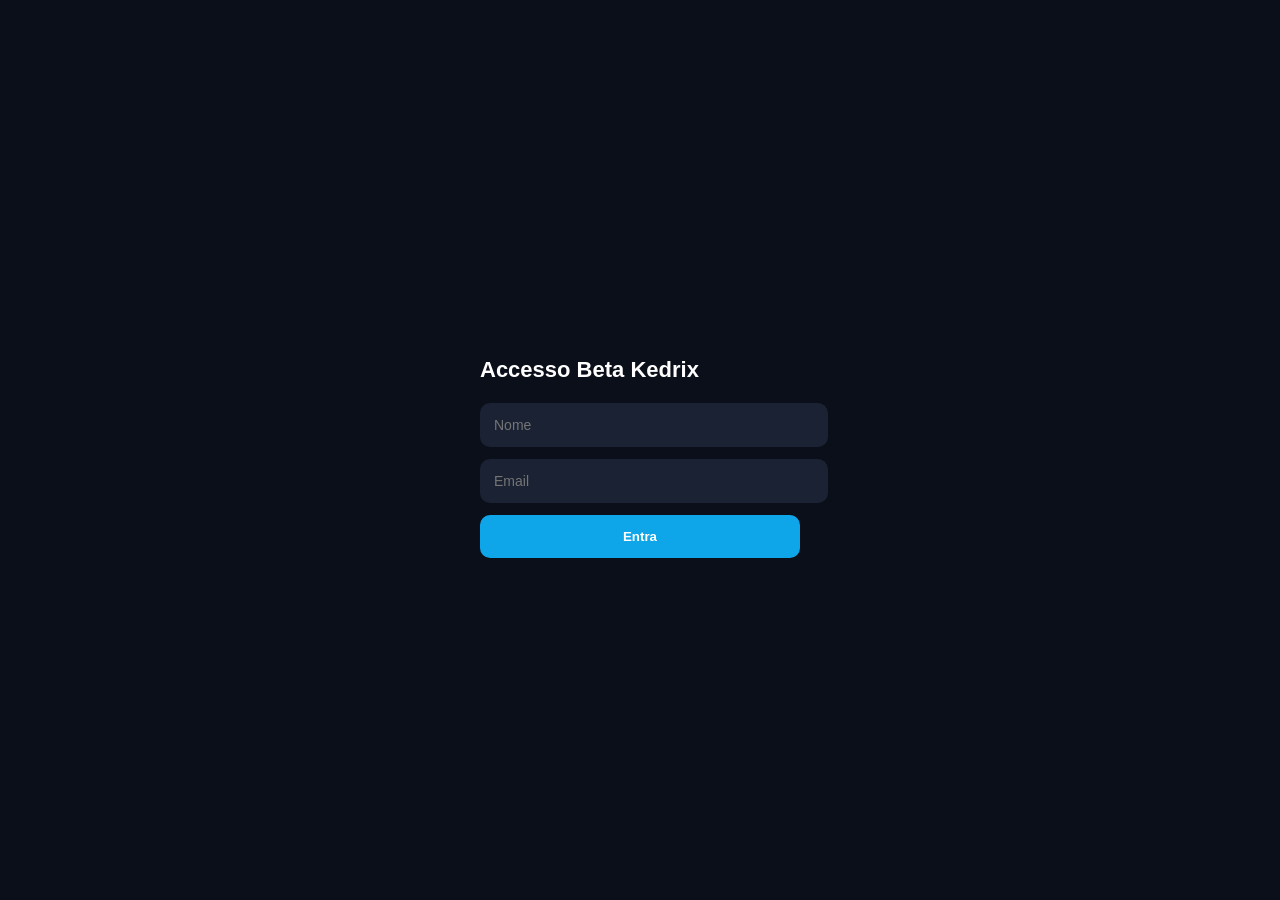
==== start.html @ 426d22a8 "Update start.html" ====
<!DOCTYPE html>
<html lang="it">
<head>
  <meta charset="UTF-8">
  <meta name="viewport" content="width=device-width, initial-scale=1.0">
  <title>Kedrix — Accesso Beta</title>

  <style>
    body {
      margin: 0;
      font-family: -apple-system, BlinkMacSystemFont, sans-serif;
      background: #0b0f19;
      color: white;
      display: flex;
      align-items: center;
      justify-content: center;
      height: 100vh;
    }

    .container {
      width: 100%;
      max-width: 320px;
      padding: 20px;
    }

    h1 {
      font-size: 22px;
      margin-bottom: 20px;
    }

    input {
      width: 100%;
      padding: 14px;
      margin-bottom: 12px;
      border-radius: 10px;
      border: none;
      background: #1a2233;
      color: white;
      font-size: 14px;
    }

    button {
      width: 100%;
      padding: 14px;
      border-radius: 10px;
      border: none;
      background: #0ea5e9;
      color: white;
      font-weight: 600;
      cursor: pointer;
    }

    .loading {
      opacity: 0.6;
      pointer-events: none;
    }
  </style>
</head>
<body>

<div class="container">
  <h1>Accesso Beta Kedrix</h1>

  <input id="name" placeholder="Nome">
  <input id="email" placeholder="Email">

  <button id="btn">Entra</button>
</div>

<script>
const ENDPOINT = "https://script.google.com/macros/s/AKfycbym1hNeSD8iy8Uw7qLidjoslm92n15xrZDXRLVWEZvicQGPBVYb6ENzoy1LgFN1w46QDA/exec";

document.getElementById('btn').addEventListener('click', async () => {
  const name = document.getElementById('name').value.trim();
  const email = document.getElementById('email').value.trim();

  if (!name || !email) {
    alert("Inserisci nome ed email");
    return;
  }

  const btn = document.getElementById('btn');
  btn.classList.add('loading');
  btn.innerText = "Accesso in corso...";

  try {
    const res = await fetch(ENDPOINT, {
      method: "POST",
      headers: {
        "Content-Type": "text/plain;charset=utf-8"
      },
      body: JSON.stringify({
        name,
        email,
        source: "start-page"
      })
    });

    const text = await res.text();
    console.log("KEDRIX RAW RESPONSE:", text);

    const data = JSON.parse(text);

    if (!data.ok) throw new Error(data.error);

    // 🔥 SALVATAGGIO COMPLETO (CRITICO)
    localStorage.setItem("tester_id", data.tester_id);
    localStorage.setItem("license_email", data.email);
    localStorage.setItem("license_expires_at", data.expiry);

    localStorage.setItem("kedrix_beta", "active");
    localStorage.setItem("kedrix_tester_id", data.tester_id);
    localStorage.setItem("kedrix_email", data.email);
    localStorage.setItem("kedrix_expiry", data.expiry);

    console.log("KEDRIX STORAGE SET:", data);

    // 🔥 aspetta 200ms per sicurezza
    setTimeout(() => {
      const params = new URLSearchParams({
        tester_id: data.tester_id,
        email: data.email,
        expiry: data.expiry
      });

      window.location.href = "https://beta.kedrix.tech/?" + params.toString();
    }, 200);

  } catch (err) {
    alert("Errore: " + err.message);
    btn.classList.remove('loading');
    btn.innerText = "Entra";
  }
});
</script>

</body>
</html>
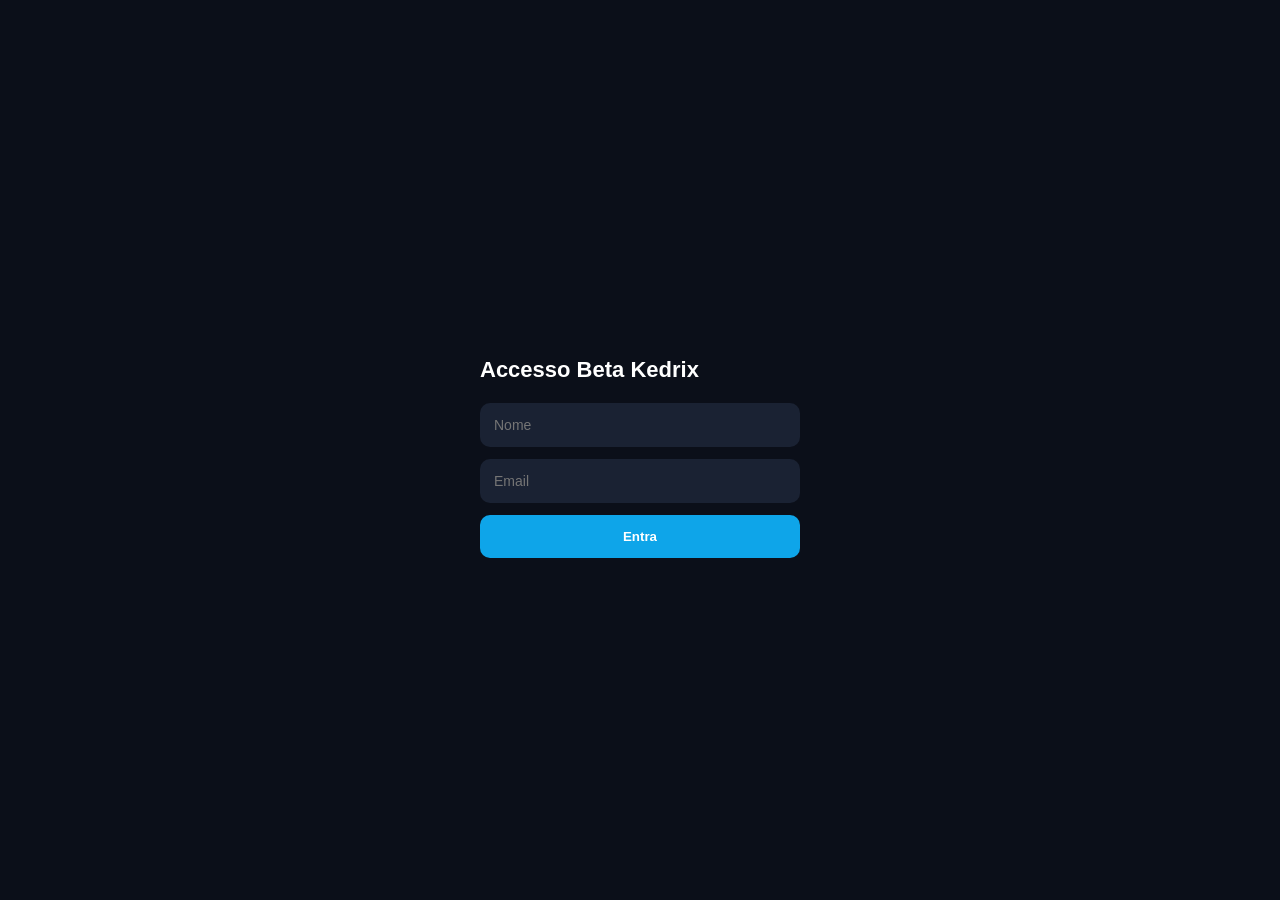
==== commit 978ea40d: "Update start.html" ====
--- a/start.html
+++ b/start.html
@@ -37,6 +37,7 @@
       background: #1a2233;
       color: white;
       font-size: 14px;
+      box-sizing: border-box;
     }
 
     button {
@@ -84,50 +85,38 @@
   btn.innerText = "Accesso in corso...";
 
   try {
-    const res = await fetch(ENDPOINT, {
-      method: "POST",
-      headers: {
-        "Content-Type": "text/plain;charset=utf-8"
-      },
-      body: JSON.stringify({
-        name,
-        email,
-        source: "start-page"
-      })
-    });
-
+    const url = `${ENDPOINT}?name=${encodeURIComponent(name)}&email=${encodeURIComponent(email)}&source=start-page`;
+    const res = await fetch(url, { method: "GET" });
     const text = await res.text();
-    console.log("KEDRIX RAW RESPONSE:", text);
+    console.log("RAW:", text);
 
     const data = JSON.parse(text);
 
-    if (!data.ok) throw new Error(data.error);
+    if (!data.ok) throw new Error(data.error || "Registrazione non riuscita.");
 
-    // 🔥 SALVATAGGIO COMPLETO (CRITICO)
     localStorage.setItem("tester_id", data.tester_id);
     localStorage.setItem("license_email", data.email);
-    localStorage.setItem("license_expires_at", data.expiry);
+    localStorage.setItem("license_expires_at", data.expiry || "");
 
     localStorage.setItem("kedrix_beta", "active");
     localStorage.setItem("kedrix_tester_id", data.tester_id);
     localStorage.setItem("kedrix_email", data.email);
-    localStorage.setItem("kedrix_expiry", data.expiry);
+    localStorage.setItem("kedrix_expiry", data.expiry || "");
+    localStorage.setItem("kedrix_start_seeded", "true");
 
-    console.log("KEDRIX STORAGE SET:", data);
+    console.log("STORAGE OK", data);
 
-    // 🔥 aspetta 200ms per sicurezza
-    setTimeout(() => {
-      const params = new URLSearchParams({
-        tester_id: data.tester_id,
-        email: data.email,
-        expiry: data.expiry
-      });
+    const params = new URLSearchParams({
+      tester_id: data.tester_id,
+      email: data.email,
+      expiry: data.expiry || ""
+    });
 
-      window.location.href = "https://beta.kedrix.tech/?" + params.toString();
-    }, 200);
+    window.location.href = "https://beta.kedrix.tech/?" + params.toString();
 
   } catch (err) {
-    alert("Errore: " + err.message);
+    console.error(err);
+    alert("Errore: " + (err && err.message ? err.message : "Risposta non valida dal server"));
     btn.classList.remove('loading');
     btn.innerText = "Entra";
   }
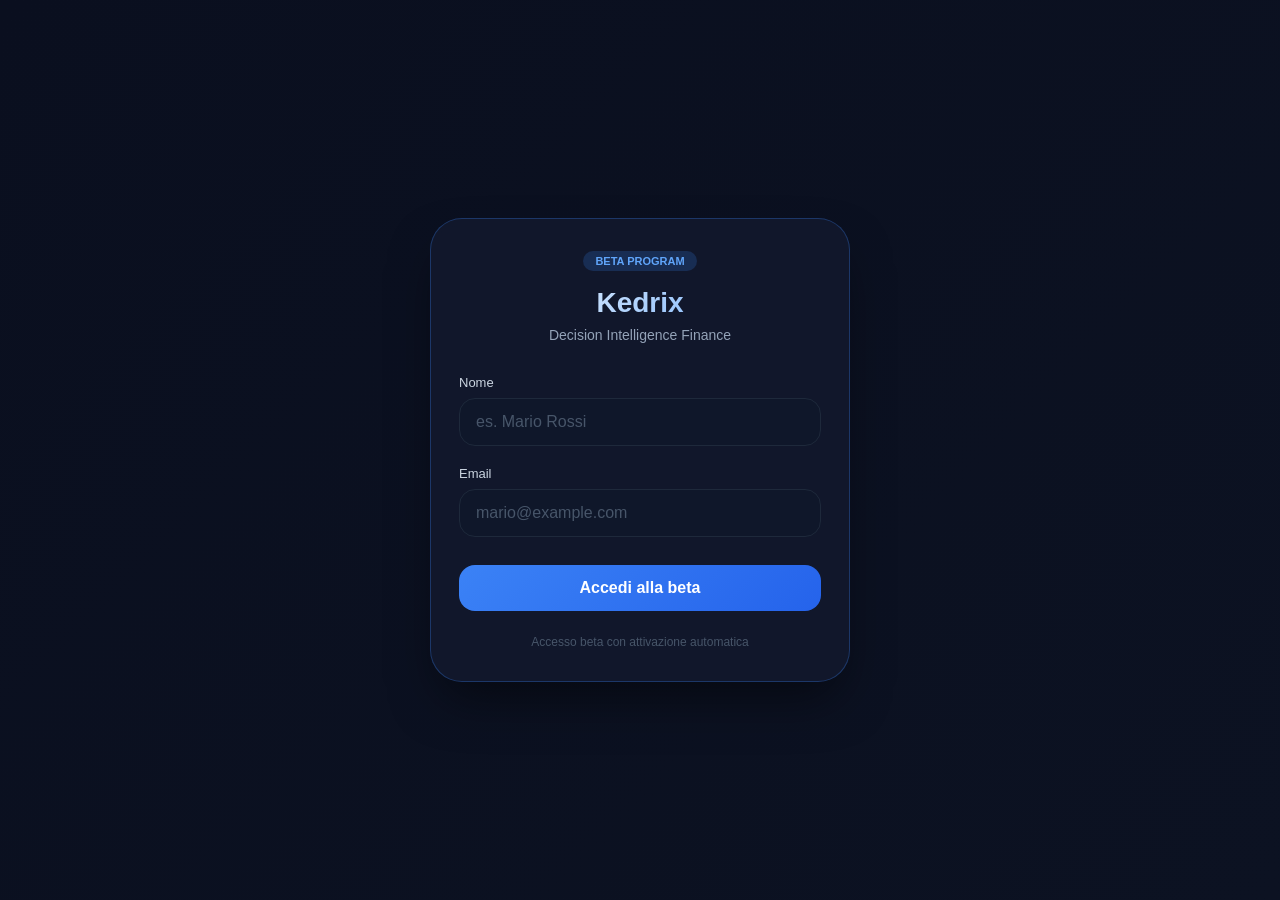
==== commit 3be8d778: "Add files via upload" ====
--- a/start.html
+++ b/start.html
@@ -4,124 +4,275 @@
   <meta charset="UTF-8">
   <meta name="viewport" content="width=device-width, initial-scale=1.0">
   <title>Kedrix — Accesso Beta</title>
-
   <style>
+    * { box-sizing: border-box; }
     body {
       margin: 0;
-      font-family: -apple-system, BlinkMacSystemFont, sans-serif;
-      background: #0b0f19;
-      color: white;
+      font-family: -apple-system, BlinkMacSystemFont, 'Segoe UI', Roboto, sans-serif;
+      background: linear-gradient(135deg, #0a0f1f 0%, #0c1222 100%);
+      min-height: 100vh;
       display: flex;
       align-items: center;
       justify-content: center;
-      height: 100vh;
-    }
-
+      padding: 20px;
+      color: #f8fafc;
+    }
     .container {
+      max-width: 420px;
       width: 100%;
-      max-width: 320px;
-      padding: 20px;
-    }
-
+      background: rgba(18, 25, 45, 0.9);
+      backdrop-filter: blur(10px);
+      border-radius: 32px;
+      padding: 32px 28px;
+      border: 1px solid rgba(59, 130, 246, 0.3);
+      box-shadow: 0 25px 50px -12px rgba(0, 0, 0, 0.5);
+    }
+    .beta-badge {
+      display: inline-block;
+      background: rgba(59, 130, 246, 0.2);
+      padding: 4px 12px;
+      border-radius: 999px;
+      font-size: 11px;
+      font-weight: 600;
+      color: #60a5fa;
+      margin-bottom: 16px;
+    }
     h1 {
-      font-size: 22px;
-      margin-bottom: 20px;
-    }
-
+      font-size: 28px;
+      font-weight: 700;
+      background: linear-gradient(135deg, #fff 0%, #60a5fa 100%);
+      -webkit-background-clip: text;
+      background-clip: text;
+      color: transparent;
+      margin: 0 0 8px;
+      text-align: center;
+    }
+    .subtitle {
+      color: #94a3b8;
+      text-align: center;
+      font-size: 14px;
+      margin: 0 0 32px;
+    }
+    .input-group { margin-bottom: 20px; }
+    label {
+      display: block;
+      color: #cbd5e1;
+      font-size: 13px;
+      font-weight: 500;
+      margin-bottom: 8px;
+    }
     input {
       width: 100%;
-      padding: 14px;
-      margin-bottom: 12px;
-      border-radius: 10px;
-      border: none;
-      background: #1a2233;
-      color: white;
-      font-size: 14px;
-      box-sizing: border-box;
-    }
-
+      padding: 14px 16px;
+      background: #0f172a;
+      border: 1px solid #1e293b;
+      border-radius: 16px;
+      color: #f1f5f9;
+      font-size: 16px;
+      transition: all 0.2s ease;
+    }
+    input:focus {
+      outline: none;
+      border-color: #3b82f6;
+      box-shadow: 0 0 0 3px rgba(59, 130, 246, 0.2);
+    }
+    input::placeholder { color: #475569; }
     button {
       width: 100%;
       padding: 14px;
-      border-radius: 10px;
+      background: linear-gradient(135deg, #3b82f6, #2563eb);
       border: none;
-      background: #0ea5e9;
+      border-radius: 16px;
       color: white;
+      font-size: 16px;
       font-weight: 600;
       cursor: pointer;
-    }
-
-    .loading {
-      opacity: 0.6;
-      pointer-events: none;
-    }
+      transition: all 0.2s ease;
+      margin-top: 8px;
+    }
+    button:hover {
+      transform: translateY(-1px);
+      box-shadow: 0 10px 25px -5px rgba(59, 130, 246, 0.4);
+    }
+    button:active { transform: translateY(0); }
+    button.loading {
+      opacity: 0.7;
+      cursor: not-allowed;
+      transform: none;
+      box-shadow: none;
+    }
+    .error-message {
+      color: #f87171;
+      font-size: 13px;
+      margin-top: 12px;
+      text-align: center;
+      display: none;
+    }
+    .error-message.show { display: block; }
+    .footer {
+      margin-top: 24px;
+      text-align: center;
+      font-size: 12px;
+      color: #475569;
+    }
+    .center { text-align: center; }
   </style>
 </head>
 <body>
-
-<div class="container">
-  <h1>Accesso Beta Kedrix</h1>
-
-  <input id="name" placeholder="Nome">
-  <input id="email" placeholder="Email">
-
-  <button id="btn">Entra</button>
-</div>
-
-<script>
-const ENDPOINT = "https://script.google.com/macros/s/AKfycbym1hNeSD8iy8Uw7qLidjoslm92n15xrZDXRLVWEZvicQGPBVYb6ENzoy1LgFN1w46QDA/exec";
-
-document.getElementById('btn').addEventListener('click', async () => {
-  const name = document.getElementById('name').value.trim();
-  const email = document.getElementById('email').value.trim();
-
-  if (!name || !email) {
-    alert("Inserisci nome ed email");
-    return;
-  }
-
-  const btn = document.getElementById('btn');
-  btn.classList.add('loading');
-  btn.innerText = "Accesso in corso...";
-
-  try {
-    const url = `${ENDPOINT}?name=${encodeURIComponent(name)}&email=${encodeURIComponent(email)}&source=start-page`;
-    const res = await fetch(url, { method: "GET" });
-    const text = await res.text();
-    console.log("RAW:", text);
-
-    const data = JSON.parse(text);
-
-    if (!data.ok) throw new Error(data.error || "Registrazione non riuscita.");
-
-    localStorage.setItem("tester_id", data.tester_id);
-    localStorage.setItem("license_email", data.email);
-    localStorage.setItem("license_expires_at", data.expiry || "");
-
-    localStorage.setItem("kedrix_beta", "active");
-    localStorage.setItem("kedrix_tester_id", data.tester_id);
-    localStorage.setItem("kedrix_email", data.email);
-    localStorage.setItem("kedrix_expiry", data.expiry || "");
-    localStorage.setItem("kedrix_start_seeded", "true");
-
-    console.log("STORAGE OK", data);
-
-    const params = new URLSearchParams({
-      tester_id: data.tester_id,
-      email: data.email,
-      expiry: data.expiry || ""
+  <div class="container">
+    <div class="center"><div class="beta-badge">BETA PROGRAM</div></div>
+    <h1>Kedrix</h1>
+    <p class="subtitle">Decision Intelligence Finance</p>
+
+    <div class="input-group">
+      <label for="name">Nome</label>
+      <input type="text" id="name" placeholder="es. Mario Rossi" autocomplete="name">
+    </div>
+
+    <div class="input-group">
+      <label for="email">Email</label>
+      <input type="email" id="email" placeholder="mario@example.com" autocomplete="email">
+    </div>
+
+    <button id="btn">Accedi alla beta</button>
+    <div id="errorMessage" class="error-message"></div>
+    <div class="footer">Accesso beta con attivazione automatica</div>
+  </div>
+
+  <script>
+    const APPS_SCRIPT_URL = 'https://script.google.com/macros/s/AKfycbym1hNeSD8iy8Uw7qLidjoslm92n15xrZDXRLVWEZvicQGPBVYb6ENzoy1LgFN1w46QDA/exec';
+    const APP_URL = 'https://beta.kedrix.tech';
+
+    const nameInput = document.getElementById('name');
+    const emailInput = document.getElementById('email');
+    const btn = document.getElementById('btn');
+    const errorDiv = document.getElementById('errorMessage');
+
+    function showError(message) {
+      errorDiv.textContent = message;
+      errorDiv.classList.add('show');
+    }
+
+    function hideError() {
+      errorDiv.classList.remove('show');
+      errorDiv.textContent = '';
+    }
+
+    function setLoading(isLoading, text) {
+      btn.classList.toggle('loading', isLoading);
+      btn.disabled = isLoading;
+      btn.textContent = text;
+    }
+
+    async function requestBetaAccess() {
+      const name = nameInput.value.trim();
+      const email = emailInput.value.trim().toLowerCase();
+
+      if (!name) {
+        showError('Inserisci il tuo nome');
+        nameInput.focus();
+        return;
+      }
+
+      if (!email) {
+        showError('Inserisci la tua email');
+        emailInput.focus();
+        return;
+      }
+
+      const emailRegex = /^[^\s@]+@[^\s@]+\.[^\s@]+$/;
+      if (!emailRegex.test(email)) {
+        showError('Inserisci un indirizzo email valido');
+        emailInput.focus();
+        return;
+      }
+
+      hideError();
+      setLoading(true, 'Attivazione in corso...');
+
+      try {
+        const payload = {
+          action: 'register_beta_request',
+          name,
+          email,
+          source: 'start-page',
+          reason: 'beta_access_request',
+          commitment: 'tester',
+          auto_approve: true,
+          trial_days: 30
+        };
+
+        const response = await fetch(APPS_SCRIPT_URL, {
+          method: 'POST',
+          headers: {
+            'Content-Type': 'text/plain;charset=utf-8'
+          },
+          body: JSON.stringify(payload),
+          mode: 'cors',
+          credentials: 'omit',
+          cache: 'no-store'
+        });
+
+        const rawText = await response.text();
+        console.log('START RAW RESPONSE:', rawText);
+
+        let data = {};
+        try {
+          data = rawText ? JSON.parse(rawText) : {};
+        } catch (_e) {
+          throw new Error('Risposta dal server non valida');
+        }
+
+        if (!data.ok) {
+          throw new Error(data.error || 'Registrazione non riuscita');
+        }
+
+        if (!data.tester_id || !data.email) {
+          throw new Error('Tester ID o email non ricevuti');
+        }
+
+        const expiry = data.expires_at || '';
+
+        localStorage.setItem('tester_id', data.tester_id);
+        localStorage.setItem('kedrix_tester_id', data.tester_id);
+        localStorage.setItem('license_email', data.email);
+        localStorage.setItem('kedrix_email', data.email);
+        localStorage.setItem('license_expires_at', expiry);
+        localStorage.setItem('kedrix_license_expires_at', expiry);
+        localStorage.setItem('kedrix_expiry', expiry);
+        localStorage.setItem('kedrix_beta', 'active');
+        localStorage.setItem('kedrix_start_seeded', 'true');
+        localStorage.setItem('kedrix_license_status', (data.status || 'active').toLowerCase());
+        localStorage.setItem('kedrix_license_type', 'beta');
+        localStorage.setItem('kedrix_license_message', data.message || 'Accesso beta attivo.');
+        localStorage.setItem('bw-license-valid', data.access_allowed === false ? 'invalid' : 'valid');
+        localStorage.setItem('bw-license-expiry', expiry);
+
+        setLoading(true, 'Accesso pronto...');
+
+        const params = new URLSearchParams();
+        params.set('tester_id', data.tester_id);
+        params.set('email', data.email);
+        if (expiry) params.set('expiry', expiry);
+        params.set('status', (data.status || 'active').toLowerCase());
+
+        window.location.href = `${APP_URL}/?${params.toString()}`;
+      } catch (err) {
+        console.error('START ERROR:', err);
+        showError(err && err.message ? err.message : 'Errore di connessione. Riprova più tardi.');
+        setLoading(false, 'Accedi alla beta');
+      }
+    }
+
+    btn.addEventListener('click', requestBetaAccess);
+    [nameInput, emailInput].forEach((input) => {
+      input.addEventListener('keypress', (e) => {
+        if (e.key === 'Enter') {
+          e.preventDefault();
+          requestBetaAccess();
+        }
+      });
     });
-
-    window.location.href = "https://beta.kedrix.tech/?" + params.toString();
-
-  } catch (err) {
-    console.error(err);
-    alert("Errore: " + (err && err.message ? err.message : "Risposta non valida dal server"));
-    btn.classList.remove('loading');
-    btn.innerText = "Entra";
-  }
-});
-</script>
-
+  </script>
 </body>
 </html>
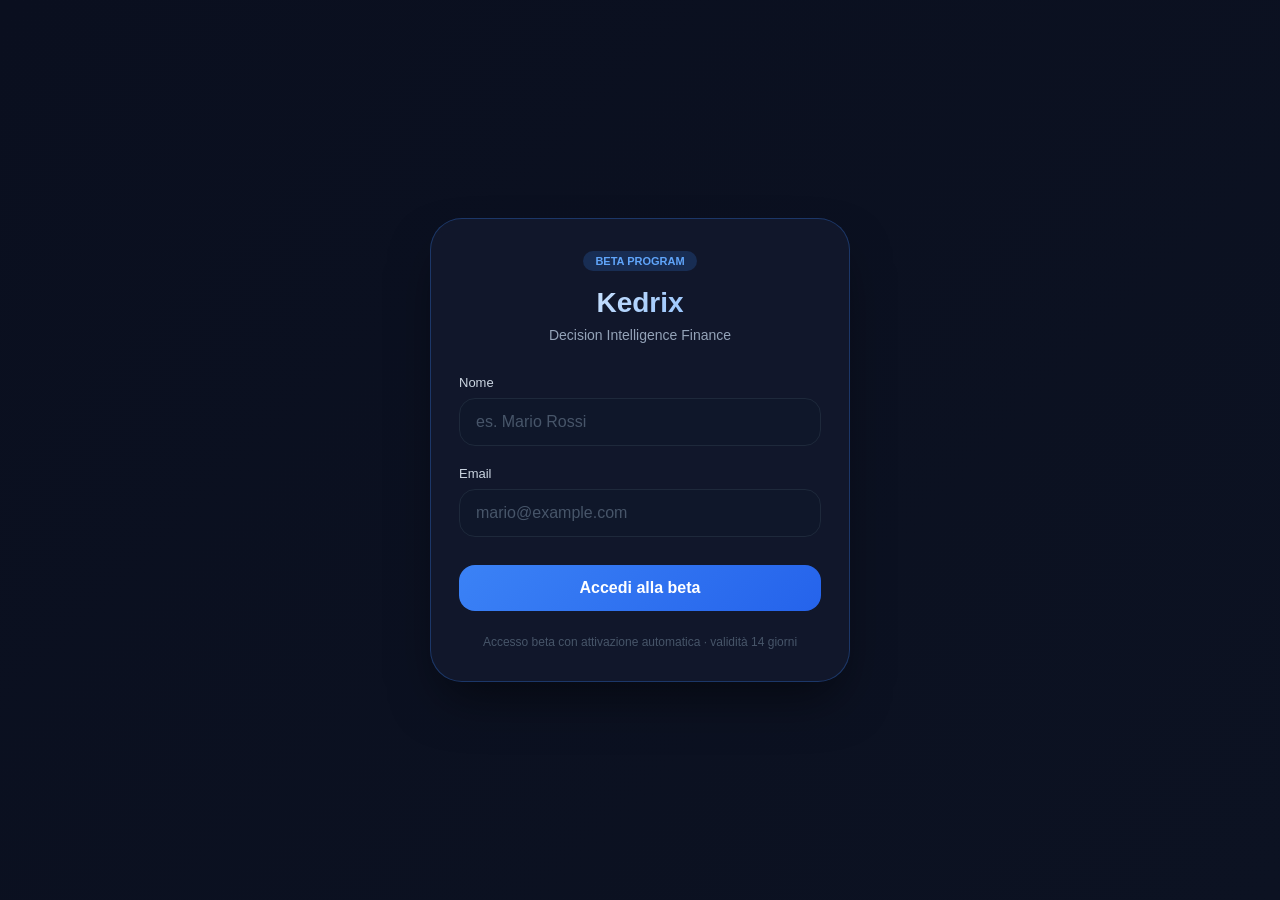
==== commit 161c2380: "Add files via upload" ====
--- a/start.html
+++ b/start.html
@@ -136,12 +136,12 @@
 
     <button id="btn">Accedi alla beta</button>
     <div id="errorMessage" class="error-message"></div>
-    <div class="footer">Accesso beta con attivazione automatica</div>
+    <div class="footer">Accesso beta con attivazione automatica · validità 14 giorni</div>
   </div>
 
   <script>
-    const APPS_SCRIPT_URL = 'https://script.google.com/macros/s/AKfycbym1hNeSD8iy8Uw7qLidjoslm92n15xrZDXRLVWEZvicQGPBVYb6ENzoy1LgFN1w46QDA/exec';
-    const APP_URL = 'https://beta.kedrix.tech';
+    const APPS_SCRIPT_URL = 'https://script.google.com/macros/s/AKfycbx7ZT_5_tKxe6mA8B4kOJVbVbQcD89YsKoksICr7nrp3dQBfATT27WqU8FbFJJCX_Yb/exec';
+    const APP_URL = 'https://kedrix-beta-test.pages.dev';
 
     const nameInput = document.getElementById('name');
     const emailInput = document.getElementById('email');
@@ -199,7 +199,7 @@
           reason: 'beta_access_request',
           commitment: 'tester',
           auto_approve: true,
-          trial_days: 30
+          trial_days: 14
         };
 
         const response = await fetch(APPS_SCRIPT_URL, {
